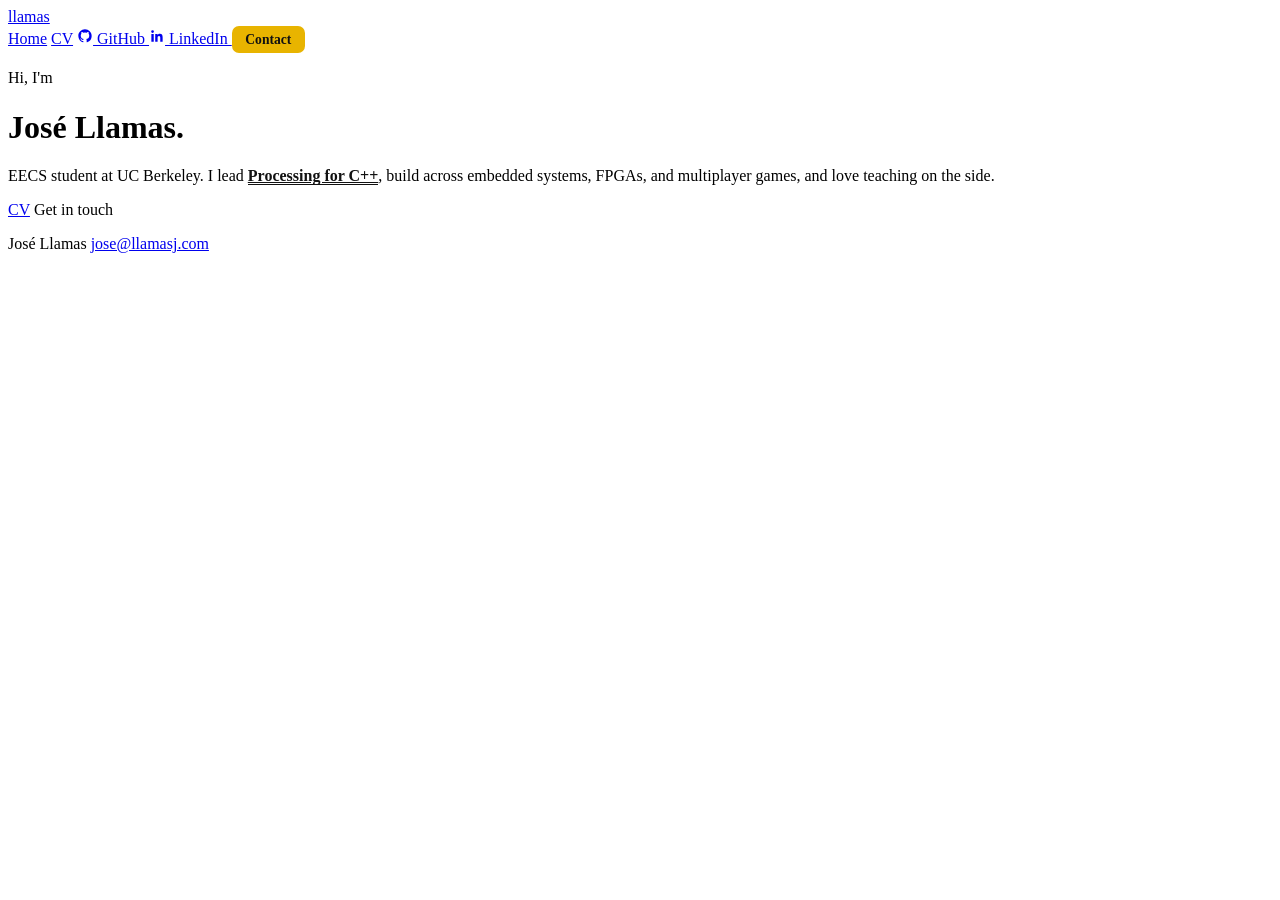
==== index.html @ 4cab55cc "Switch contact email, control page and links to llamasj.com" ====
<!DOCTYPE html>
<html lang="en">
<head>
  <meta charset="UTF-8">
  <meta name="viewport" content="width=device-width, initial-scale=1.0">
  <title>José Llamas</title>
  <meta name="description" content="Personal site of José Llamas — EECS student at UC Berkeley.">
  <link rel="preconnect" href="https://fonts.googleapis.com">
  <link rel="stylesheet" href="https://fonts.googleapis.com/css2?family=Space+Grotesk:wght@400;500;600&display=swap">
  <link rel="stylesheet" href="style.css">
</head>
<body>
<nav id="site-nav"></nav>
<div class="hero" style="align-items:center;">
  <div class="hero-left">
    <p class="section-label">Hi, I'm</p>
    <h1><span class="blue">José</span> Llamas.</h1>
    <p>
      EECS student at UC Berkeley. I lead <a href="https://processing-cpp.github.io" target="_blank" style="color:#111;font-weight:600;border-bottom:1px solid #111;">Processing for C++</a>,
      build across embedded systems, FPGAs, and multiplayer games, and love teaching on the side.
    </p>
    <div class="hero-actions">
      <a class="btn-yellow" href="/cv.html">CV</a>
      <button class="hero-link" style="background:none;border:none;cursor:pointer;font-family:inherit;font-size:inherit;padding:0;" onclick="document.getElementById('contact-modal').classList.add('open')">Get in touch</button>
    </div>
  </div>
</div>
<footer><p>José Llamas <a href="mailto:jose@llamasj.com">jose@llamasj.com</a></p></footer>
<script src="nav.js"></script>
</body>
</html>
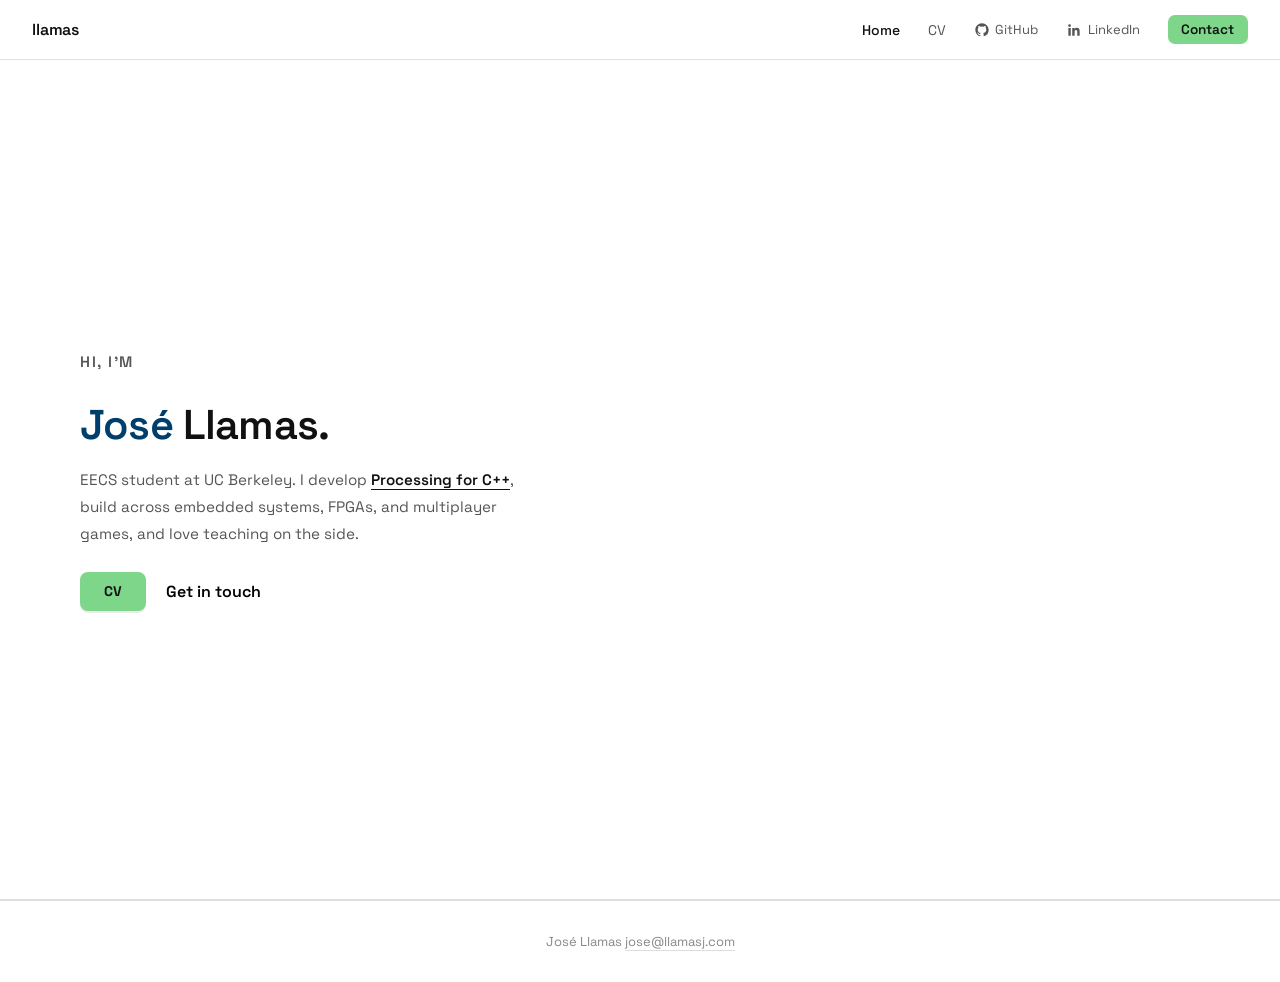
==== commit eafbddc6: "Remove em dashes, say "I develop" Processing for C++, switch accent to light green Co-Authored-By: C" ====
--- a/index.html
+++ b/index.html
@@ -4,7 +4,7 @@
   <meta charset="UTF-8">
   <meta name="viewport" content="width=device-width, initial-scale=1.0">
   <title>José Llamas</title>
-  <meta name="description" content="Personal site of José Llamas — EECS student at UC Berkeley.">
+  <meta name="description" content="Personal site of José Llamas, EECS student at UC Berkeley.">
   <link rel="preconnect" href="https://fonts.googleapis.com">
   <link rel="stylesheet" href="https://fonts.googleapis.com/css2?family=Space+Grotesk:wght@400;500;600&display=swap">
   <link rel="stylesheet" href="style.css">
@@ -16,7 +16,7 @@
     <p class="section-label">Hi, I'm</p>
     <h1><span class="blue">José</span> Llamas.</h1>
     <p>
-      EECS student at UC Berkeley. I lead <a href="https://processing-cpp.github.io" target="_blank" style="color:#111;font-weight:600;border-bottom:1px solid #111;">Processing for C++</a>,
+      EECS student at UC Berkeley. I develop <a href="https://processing-cpp.github.io" target="_blank" style="color:#111;font-weight:600;border-bottom:1px solid #111;">Processing for C++</a>,
       build across embedded systems, FPGAs, and multiplayer games, and love teaching on the side.
     </p>
     <div class="hero-actions">
--- a/style.css
+++ b/style.css
@@ -0,0 +1,397 @@
+@import url('https://fonts.googleapis.com/css2?family=Space+Grotesk:wght@400;500;600&display=swap');
+
+* { margin: 0; padding: 0; box-sizing: border-box; }
+
+body {
+  font-family: 'Space Grotesk', -apple-system, BlinkMacSystemFont, sans-serif;
+  color: #111;
+  background: #fff;
+}
+
+a { color: #111; text-decoration: none; }
+
+/* ── Nav ── */
+#site-nav {
+  border-bottom: 1px solid #e0e0e0;
+  padding: 0 2rem;
+  display: flex;
+  align-items: center;
+  justify-content: space-between;
+  height: 60px;
+  position: sticky;
+  top: 0;
+  background: #fff;
+  z-index: 100;
+}
+
+.nav-logo {
+  font-size: 1rem;
+  font-weight: 600;
+  letter-spacing: -0.01em;
+}
+
+.nav-logo span { color: #7ed68a; }
+
+.nav-links {
+  display: flex;
+  align-items: center;
+  gap: 1.75rem;
+}
+
+.nav-links a {
+  font-size: 14px;
+  color: #555;
+  transition: color 0.15s;
+}
+
+.nav-links a:hover,
+.nav-links a.active { color: #111; font-weight: 500; }
+
+.nav-links .nav-icon {
+  display: flex;
+  align-items: center;
+  gap: 0.35rem;
+  font-size: 13px;
+  color: #555;
+}
+
+.nav-links .nav-icon:hover { color: #111; }
+
+.nav-links .nav-icon svg { width: 16px; height: 16px; }
+
+/* ── Hero ── */
+.hero {
+  min-height: calc(100vh - 60px);
+  max-height: 600px;
+  display: flex;
+  align-items: center;
+  padding: 0 5rem;
+  gap: 4rem;
+  border-bottom: 1px solid #e0e0e0;
+  position: relative;
+}
+
+.hero-left { flex: 1; }
+
+.hero-left h1 {
+  font-size: 2.6rem;
+  font-weight: 600;
+  letter-spacing: -0.02em;
+  line-height: 1.2;
+  margin-bottom: 1rem;
+}
+
+.hero-left h1 .yellow { color: #7ed68a; }
+.hero-left h1 .blue { color: #003f6b; }
+
+.hero-left p {
+  font-size: 0.95rem;
+  color: #555;
+  line-height: 1.8;
+  max-width: 440px;
+  margin-bottom: 1.5rem;
+}
+
+.hero-actions {
+  display: flex;
+  align-items: center;
+  gap: 1.25rem;
+  flex-wrap: wrap;
+}
+
+.btn-yellow {
+  display: inline-block;
+  background: #7ed68a;
+  color: #111;
+  font-size: 14px;
+  font-weight: 700;
+  padding: 0.65rem 1.5rem;
+  border-radius: 8px;
+  box-shadow: 0 2px 0 rgba(0,0,0,0.08);
+  transition: transform 0.15s ease, box-shadow 0.15s ease;
+}
+
+.btn-yellow:hover {
+  transform: translateY(-1px);
+  box-shadow: 0 4px 10px rgba(126,214,138,0.35);
+}
+
+.btn-blue {
+  display: inline-block;
+  background: #003f6b;
+  color: #fff;
+  font-size: 14px;
+  font-weight: 700;
+  padding: 0.65rem 1.5rem;
+  border-radius: 8px;
+  box-shadow: 0 2px 0 rgba(0,0,0,0.08);
+  transition: transform 0.15s ease;
+}
+
+.btn-blue:hover { transform: translateY(-1px); }
+
+.hero-link {
+  font-size: 14px;
+  font-weight: 600;
+  border-bottom: 1px solid #ccc;
+  padding-bottom: 2px;
+  transition: border-color 0.15s;
+}
+
+.hero-link:hover { border-bottom-color: #111; }
+
+.hero-right {
+  flex-shrink: 0;
+  width: 320px;
+  height: 380px;
+  border-radius: 8px;
+  overflow: hidden;
+  box-shadow: 0 4px 24px rgba(0,0,0,0.08);
+  border: 1px solid #e0e0e0;
+  background: #fafafa;
+  display: flex;
+  align-items: center;
+  justify-content: center;
+}
+
+.hero-right canvas { display: block; }
+
+.scroll-hint {
+  position: absolute;
+  bottom: 1.5rem;
+  left: 50%;
+  transform: translateX(-50%);
+  color: #bbb;
+  font-size: 22px;
+  animation: bounce 1.8s infinite;
+}
+
+@keyframes bounce {
+  0%, 100% { transform: translateX(-50%) translateY(0); }
+  50%       { transform: translateX(-50%) translateY(6px); }
+}
+
+/* ── Sections ── */
+.section {
+  max-width: 960px;
+  margin: 0 auto;
+  padding: 5rem 3rem;
+}
+
+.section + .section { border-top: 1px solid #e0e0e0; }
+
+.section h2 {
+  font-size: 1.5rem;
+  font-weight: 600;
+  margin-bottom: 2rem;
+}
+
+.section-label {
+  font-size: 12px;
+  font-weight: 600;
+  text-transform: uppercase;
+  letter-spacing: 0.1em;
+  color: #7ed68a;
+  margin-bottom: 0.5rem;
+}
+
+/* ── Cards ── */
+.cards-grid {
+  display: grid;
+  grid-template-columns: repeat(auto-fit, minmax(260px, 1fr));
+  gap: 1.25rem;
+}
+
+.card {
+  border: 1px solid #e0e0e0;
+  border-radius: 10px;
+  padding: 1.5rem;
+  transition: border-color 0.15s, box-shadow 0.15s;
+  display: block;
+  color: #111;
+}
+
+.card:hover {
+  border-color: #7ed68a;
+  box-shadow: 0 4px 16px rgba(126,214,138,0.12);
+}
+
+.card h3 {
+  font-size: 1rem;
+  font-weight: 600;
+  margin-bottom: 0.4rem;
+}
+
+.card p {
+  font-size: 13px;
+  color: #777;
+  line-height: 1.6;
+  margin-bottom: 1rem;
+}
+
+.card-link {
+  font-size: 13px;
+  font-weight: 600;
+  color: #7ed68a;
+  display: inline-block;
+}
+
+.card-link:hover { text-decoration: underline; }
+
+/* tag pills */
+.tag {
+  display: inline-block;
+  font-size: 11px;
+  font-weight: 500;
+  color: #555;
+  background: #f5f5f5;
+  border: 1px solid #e0e0e0;
+  border-radius: 4px;
+  padding: 2px 8px;
+  margin: 0 4px 4px 0;
+}
+
+/* ── CV page ── */
+.cv-block { margin-bottom: 3rem; }
+.cv-block h3 { font-size: 1.1rem; font-weight: 600; margin-bottom: 1.5rem; }
+
+.timeline-item {
+  display: grid;
+  grid-template-columns: 140px 1fr;
+  gap: 1rem;
+  padding: 1.25rem 0;
+  border-top: 1px solid #e0e0e0;
+}
+
+.timeline-item:last-child { border-bottom: 1px solid #e0e0e0; }
+
+.timeline-date {
+  font-size: 12px;
+  color: #999;
+  padding-top: 2px;
+}
+
+.timeline-content h4 {
+  font-size: 0.95rem;
+  font-weight: 600;
+  margin-bottom: 0.2rem;
+}
+
+.timeline-content .place {
+  font-size: 13px;
+  color: #555;
+  margin-bottom: 0.5rem;
+}
+
+.timeline-content p {
+  font-size: 13px;
+  color: #777;
+  line-height: 1.6;
+}
+
+/* skills section on CV */
+.skills-list {
+  display: flex;
+  flex-wrap: wrap;
+  gap: 8px;
+}
+
+.skill-pill {
+  font-size: 13px;
+  font-weight: 500;
+  padding: 6px 14px;
+  border: 1px solid #e0e0e0;
+  border-radius: 999px;
+  color: #333;
+}
+
+/* ── Projects page header ── */
+.page-hero {
+  border-bottom: 1px solid #e0e0e0;
+  padding: 4rem 5rem 3rem;
+}
+
+.page-hero h1 {
+  font-size: 2rem;
+  font-weight: 600;
+  letter-spacing: -0.02em;
+  margin-bottom: 0.5rem;
+}
+
+.page-hero p {
+  font-size: 0.95rem;
+  color: #555;
+  line-height: 1.7;
+}
+
+/* project cards with image area */
+.project-card {
+  border: 1px solid #e0e0e0;
+  border-radius: 10px;
+  overflow: hidden;
+  transition: border-color 0.15s, box-shadow 0.15s;
+  display: block;
+  color: #111;
+}
+
+.project-card:hover {
+  border-color: #7ed68a;
+  box-shadow: 0 4px 16px rgba(126,214,138,0.12);
+}
+
+.project-card:hover .project-card-title { color: #7ed68a; }
+
+.project-thumb {
+  width: 100%;
+  aspect-ratio: 16/9;
+  background: #f5f5f5;
+  border-bottom: 1px solid #e0e0e0;
+  display: flex;
+  align-items: center;
+  justify-content: center;
+  font-size: 2rem;
+  color: #ddd;
+}
+
+.project-info { padding: 1.25rem; }
+
+.project-card-title {
+  font-size: 0.95rem;
+  font-weight: 600;
+  margin-bottom: 0.3rem;
+  transition: color 0.15s;
+}
+
+.project-card-desc {
+  font-size: 12px;
+  color: #777;
+  line-height: 1.6;
+  margin-bottom: 0.75rem;
+}
+
+/* ── Footer ── */
+footer {
+  border-top: 1px solid #e0e0e0;
+  padding: 2rem;
+  text-align: center;
+  font-size: 13px;
+  color: #888;
+}
+
+footer a { color: #888; border-bottom: 1px solid #ddd; }
+footer a:hover { color: #111; border-color: #111; }
+
+/* ── Mobile ── */
+@media (max-width: 768px) {
+  .hero {
+    flex-direction: column;
+    padding: 2rem 1.25rem;
+    max-height: none;
+    gap: 2rem;
+  }
+  .hero-right { width: 100%; height: 260px; }
+  .page-hero { padding: 2.5rem 1.25rem 2rem; }
+  .section { padding: 3rem 1.25rem; }
+  .timeline-item { grid-template-columns: 1fr; gap: 0.25rem; }
+  .nav-links { gap: 1rem; }
+}
